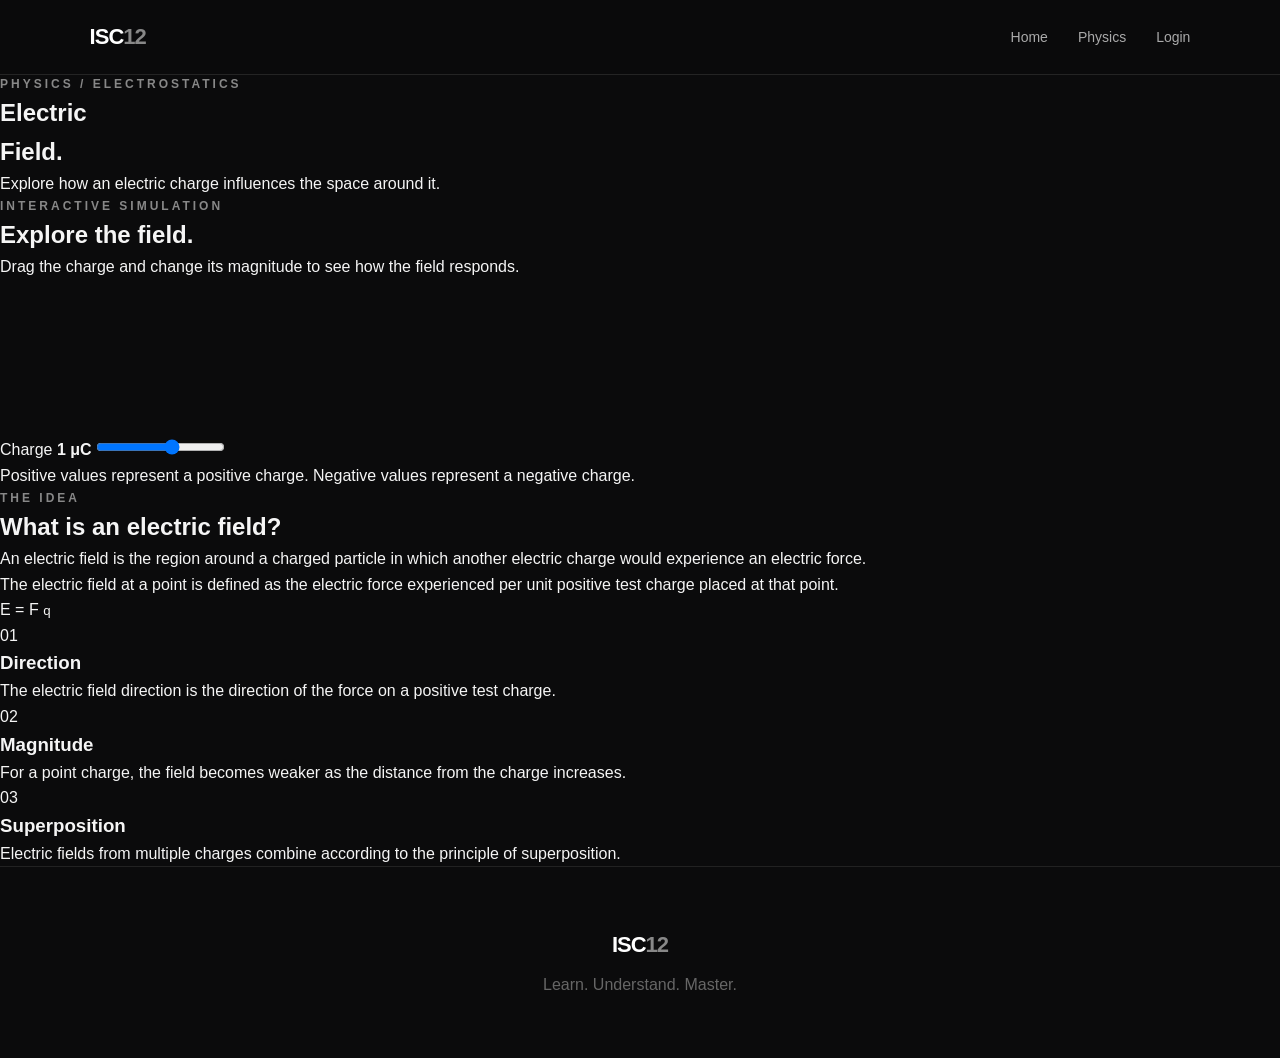
==== electric-field.html @ bafffa90 "Create electric-field.html" ====
<!DOCTYPE html>
<html lang="en">

<head>

    <meta charset="UTF-8">

    <meta name="viewport"
          content="width=device-width, initial-scale=1.0">

    <title>Electric Field — ISC 12</title>

    <link rel="stylesheet" href="style.css">

</head>

<body>

    <!-- NAVIGATION -->

    <header class="navbar">

        <a href="index.html" class="logo">
            ISC<span>12</span>
        </a>

        <nav>

            <a href="index.html">Home</a>
            <a href="physics.html">Physics</a>
            <a href="#">Login</a>

        </nav>

    </header>


    <main>

        <!-- CONCEPT INTRO -->

        <section class="concept-intro">

            <p class="eyebrow">
                PHYSICS / ELECTROSTATICS
            </p>

            <h1>
                Electric<br>
                <span>Field.</span>
            </h1>

            <p>
                Explore how an electric charge influences
                the space around it.
            </p>

        </section>


        <!-- SIMULATION -->

        <section class="simulation-section">

            <div class="simulation-header">

                <div>

                    <p class="eyebrow">
                        INTERACTIVE SIMULATION
                    </p>

                    <h2>
                        Explore the field.
                    </h2>

                </div>

                <p>
                    Drag the charge and change its
                    magnitude to see how the field responds.
                </p>

            </div>


            <div class="simulation-container">

                <canvas id="fieldCanvas"></canvas>

                <div class="simulation-controls">

                    <label for="charge">
                        Charge

                        <strong>
                            <span id="chargeValue">1</span> μC
                        </strong>

                    </label>

                    <input
                        type="range"
                        id="charge"
                        min="-5"
                        max="5"
                        step="1"
                        value="1"
                    >

                    <p class="control-info">
                        Positive values represent a positive
                        charge. Negative values represent
                        a negative charge.
                    </p>

                </div>

            </div>

        </section>


        <!-- EXPLANATION -->

        <section class="lesson-section">

            <p class="eyebrow">
                THE IDEA
            </p>

            <h2>
                What is an electric field?
            </h2>

            <div class="lesson-content">

                <p>
                    An electric field is the region around
                    a charged particle in which another
                    electric charge would experience an
                    electric force.
                </p>

                <p>
                    The electric field at a point is defined
                    as the electric force experienced per
                    unit positive test charge placed at that
                    point.
                </p>

            </div>


            <div class="formula">

                <span>
                    E =
                </span>

                <span>
                    F
                    <small>q</small>
                </span>

            </div>

        </section>


        <!-- KEY POINTS -->

        <section class="key-points">

            <div class="key-point">

                <span>01</span>

                <h3>
                    Direction
                </h3>

                <p>
                    The electric field direction is the
                    direction of the force on a positive
                    test charge.
                </p>

            </div>


            <div class="key-point">

                <span>02</span>

                <h3>
                    Magnitude
                </h3>

                <p>
                    For a point charge, the field becomes
                    weaker as the distance from the charge
                    increases.
                </p>

            </div>


            <div class="key-point">

                <span>03</span>

                <h3>
                    Superposition
                </h3>

                <p>
                    Electric fields from multiple charges
                    combine according to the principle of
                    superposition.
                </p>

            </div>

        </section>


    </main>


    <footer>

        <div class="footer-logo">
            ISC<span>12</span>
        </div>

        <p>
            Learn. Understand. Master.
        </p>

    </footer>


    <script src="script.js"></script>

</body>

</html>
---- style.css ----
* {
    margin: 0;
    padding: 0;
    box-sizing: border-box;
}

html {
    scroll-behavior: smooth;
}

body {
    font-family: Arial, sans-serif;
    background: #0b0b0c;
    color: #f5f5f5;
    line-height: 1.6;
}


/* NAVBAR */

.navbar {
    height: 75px;
    padding: 0 7%;

    display: flex;
    justify-content: space-between;
    align-items: center;

    border-bottom: 1px solid #242424;

    position: sticky;
    top: 0;
    z-index: 100;

    background: rgba(11, 11, 12, 0.9);
    backdrop-filter: blur(10px);
}

.logo,
.footer-logo {
    font-size: 22px;
    font-weight: 800;
    letter-spacing: -1px;

    color: white;
    text-decoration: none;
}

.logo span,
.footer-logo span {
    color: #888;
}

.navbar nav {
    display: flex;
    gap: 30px;
}

.navbar nav a {
    color: #aaa;
    text-decoration: none;
    font-size: 14px;

    transition: 0.3s;
}

.navbar nav a:hover {
    color: white;
}


/* HERO */

.hero {
    min-height: 90vh;

    display: flex;
    align-items: center;
    justify-content: center;

    text-align: center;

    padding: 80px 7%;

    background:
        radial-gradient(
            circle at center,
            #252525 0%,
            #0b0b0c 55%
        );
}

.hero-content {
    max-width: 850px;
}

.eyebrow {
    font-size: 12px;
    letter-spacing: 3px;
    color: #888;
    font-weight: bold;
}

.hero h1 {
    font-size: clamp(48px, 8vw, 90px);

    line-height: 1;

    letter-spacing: -4px;

    margin: 20px 0;
}

.hero h1 span {
    color: #777;
}

.hero-description {
    max-width: 600px;

    margin: auto;

    color: #aaa;

    font-size: 17px;
}

.hero-buttons {
    margin-top: 35px;

    display: flex;
    justify-content: center;

    gap: 15px;
}


/* BUTTONS */

.primary-button,
.secondary-button {
    padding: 14px 25px;

    border-radius: 6px;

    text-decoration: none;

    font-size: 14px;

    transition: 0.3s;
}

.primary-button {
    background: white;
    color: black;
}

.primary-button:hover {
    transform: translateY(-3px);
}

.secondary-button {
    border: 1px solid #444;
    color: white;
}

.secondary-button:hover {
    background: #1c1c1c;
}


/* SECTIONS */

.section {
    padding: 130px 7%;

    max-width: 1250px;

    margin: auto;
}

.section-heading {
    margin-bottom: 60px;
}

.section-heading h2 {
    font-size: clamp(38px, 5vw, 60px);

    line-height: 1.05;

    letter-spacing: -2px;

    margin: 12px 0;
}

.section-heading p:last-child {
    color: #888;
}


/* SUBJECTS */

.subject-grid {
    display: grid;

    grid-template-columns: repeat(2, 1fr);

    gap: 18px;
}

.subject-card {
    min-height: 260px;

    padding: 30px;

    border: 1px solid #292929;

    border-radius: 14px;

    text-decoration: none;

    color: white;

    display: flex;

    flex-direction: column;

    justify-content: space-between;

    transition: 0.35s;

    background: #111112;
}

.subject-card:hover {
    transform: translateY(-6px);

    border-color: #555;
}

.subject-number {
    color: #666;

    font-size: 13px;
}

.subject-card h3 {
    font-size: 30px;

    margin-bottom: 10px;
}

.subject-card p {
    color: #888;

    max-width: 350px;
}

.arrow {
    align-self: flex-end;

    font-size: 25px;

    color: #777;
}


/* FEATURES */

.features {
    max-width: none;

    background: #111112;
}

.feature-grid {
    max-width: 1100px;

    margin: auto;

    display: grid;

    grid-template-columns: repeat(3, 1fr);

    gap: 50px;
}

.feature span {
    color: #555;

    font-size: 13px;
}

.feature h3 {
    margin: 15px 0;

    font-size: 22px;
}

.feature p {
    color: #888;
}


/* ABOUT */

.about {
    text-align: center;

    max-width: 900px;
}

.about h2 {
    font-size: clamp(40px, 6vw, 70px);

    line-height: 1;

    letter-spacing: -3px;

    margin: 20px 0;
}

.about > p:last-child {
    color: #888;

    max-width: 600px;

    margin: auto;
}


/* LOGIN */

.login-section {
    border-top: 1px solid #222;

    border-bottom: 1px solid #222;
}

.login-section h2 {
    font-size: clamp(40px, 6vw, 65px);

    line-height: 1;

    margin: 20px 0;
}

.login-section p {
    color: #888;

    max-width: 500px;

    margin-bottom: 30px;
}


/* FOOTER */

footer {
    padding: 60px 7%;

    text-align: center;

    border-top: 1px solid #222;

    color: #666;
}

footer p {
    margin-top: 10px;
}

footer .copyright {
    font-size: 12px;

    margin-top: 30px;

    color: #444;
}


/* MOBILE */

@media (max-width: 700px) {

    .navbar {
        padding: 0 5%;
    }

    .navbar nav {
        gap: 12px;
    }

    .navbar nav a {
        font-size: 12px;
    }

    .hero {
        min-height: 85vh;

        padding: 60px 5%;
    }

    .hero h1 {
        letter-spacing: -2px;
    }

    .hero-buttons {
        flex-direction: column;

        align-items: stretch;
    }

    .subject-grid {
        grid-template-columns: 1fr;
    }

    .feature-grid {
        grid-template-columns: 1fr;

        gap: 40px;
    }

    .section {
        padding: 90px 5%;
    }
}
/* SUBJECT PAGE */

.subject-hero {
    padding: 150px 7% 100px;

    max-width: 1100px;

    margin: auto;
}

.subject-hero h1 {
    font-size: clamp(60px, 10vw, 120px);

    line-height: 0.9;

    letter-spacing: -5px;

    margin: 20px 0;
}

.subject-hero > p:last-child {
    max-width: 600px;

    color: #888;

    font-size: 18px;
}


/* CHAPTERS */

.chapters {
    padding: 100px 7%;

    max-width: 1100px;

    margin: auto;
}

.chapter-list {
    display: flex;

    flex-direction: column;

    gap: 12px;
}

.chapter-card {
    display: grid;

    grid-template-columns: 60px 1fr 40px;

    align-items: center;

    gap: 20px;

    padding: 28px;

    border: 1px solid #292929;

    border-radius: 12px;

    background: #111112;

    color: white;

    text-decoration: none;

    transition: 0.3s;
}

.chapter-card:hover {
    transform: translateX(6px);

    border-color: #555;
}

.chapter-card > span {
    color: #555;

    font-size: 13px;
}

.chapter-card h3 {
    font-size: 22px;

    margin-bottom: 5px;
}

.chapter-card p {
    color: #777;

    font-size: 14px;
}

.chapter-card strong {
    color: #777;

    font-size: 22px;

    text-align: right;
}


@media (max-width: 700px) {

    .subject-hero {
        padding: 100px 5% 70px;
    }

    .subject-hero h1 {
        letter-spacing: -3px;
    }

    .chapters {
        padding: 70px 5%;
    }

    .chapter-card {
        grid-template-columns: 35px 1fr 25px;

        padding: 22px 18px;

        gap: 12px;
    }

    .chapter-card h3 {
        font-size: 18px;
    }

    }
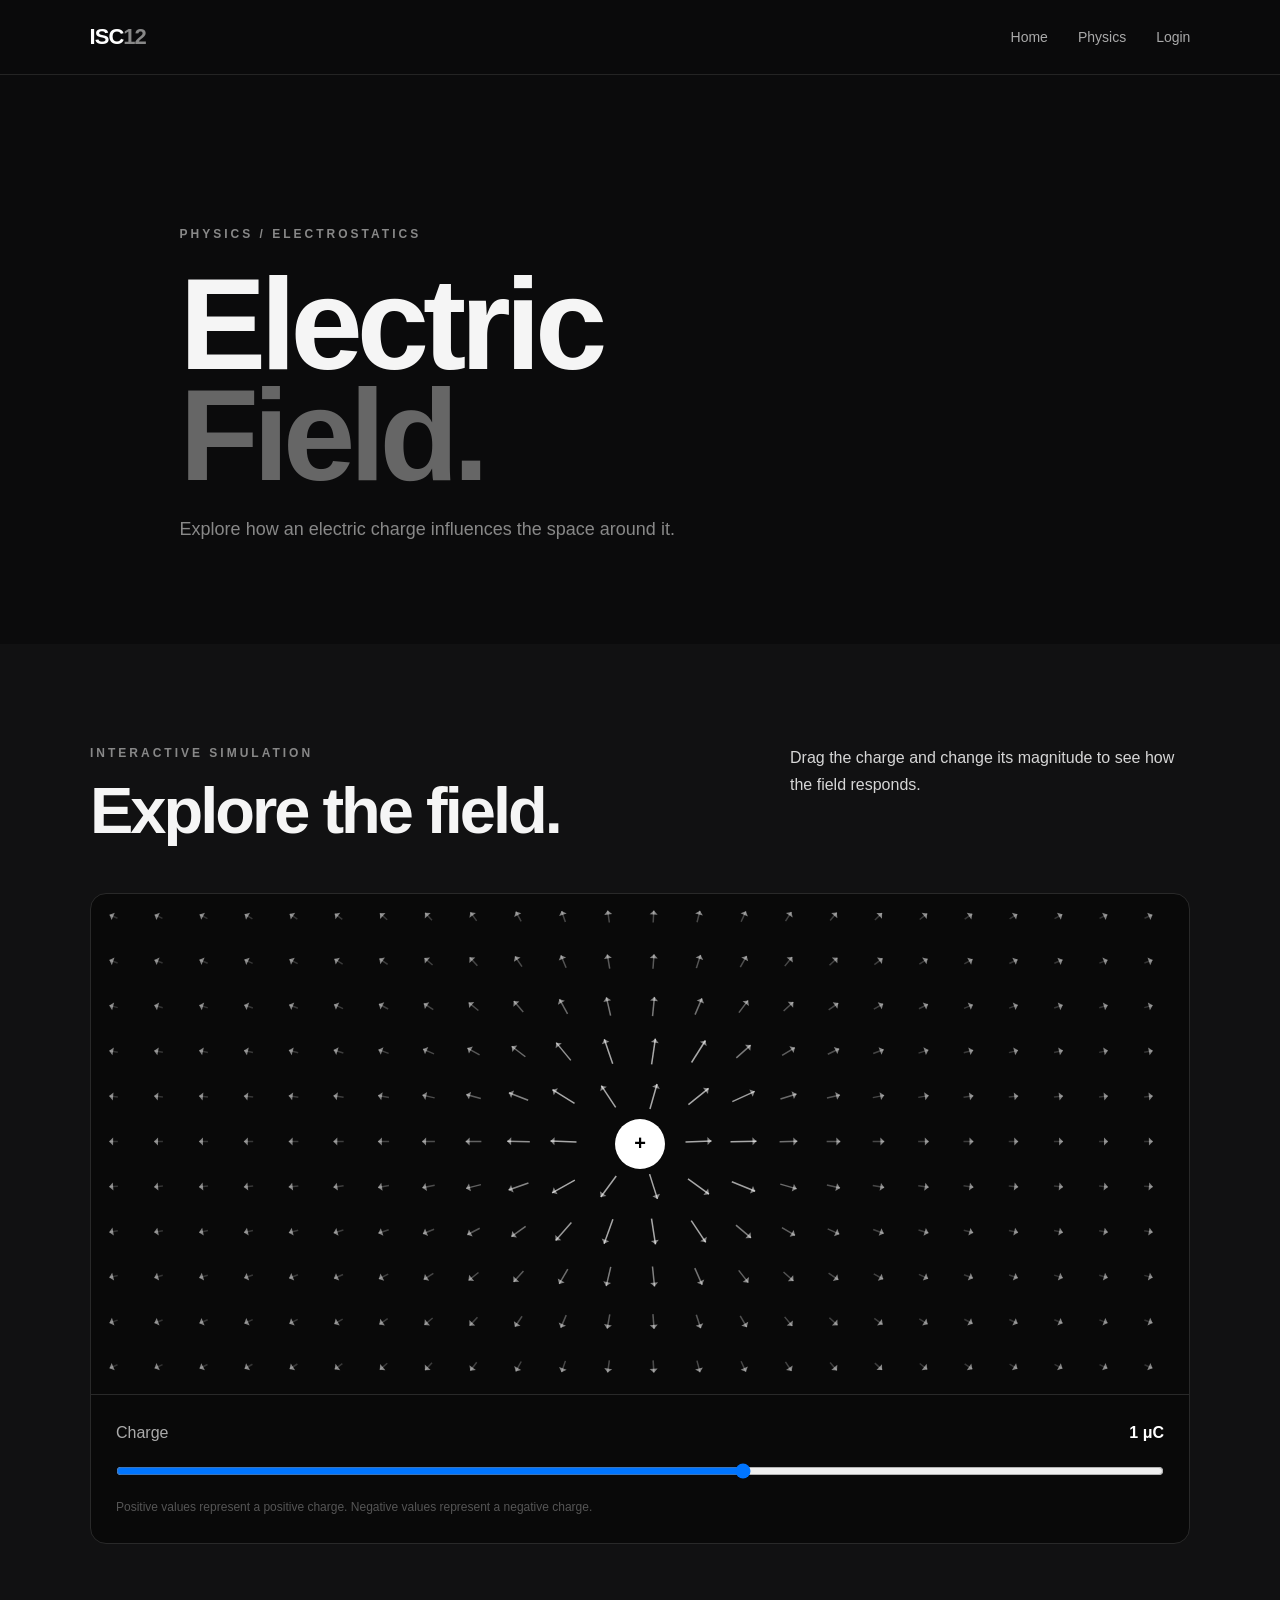
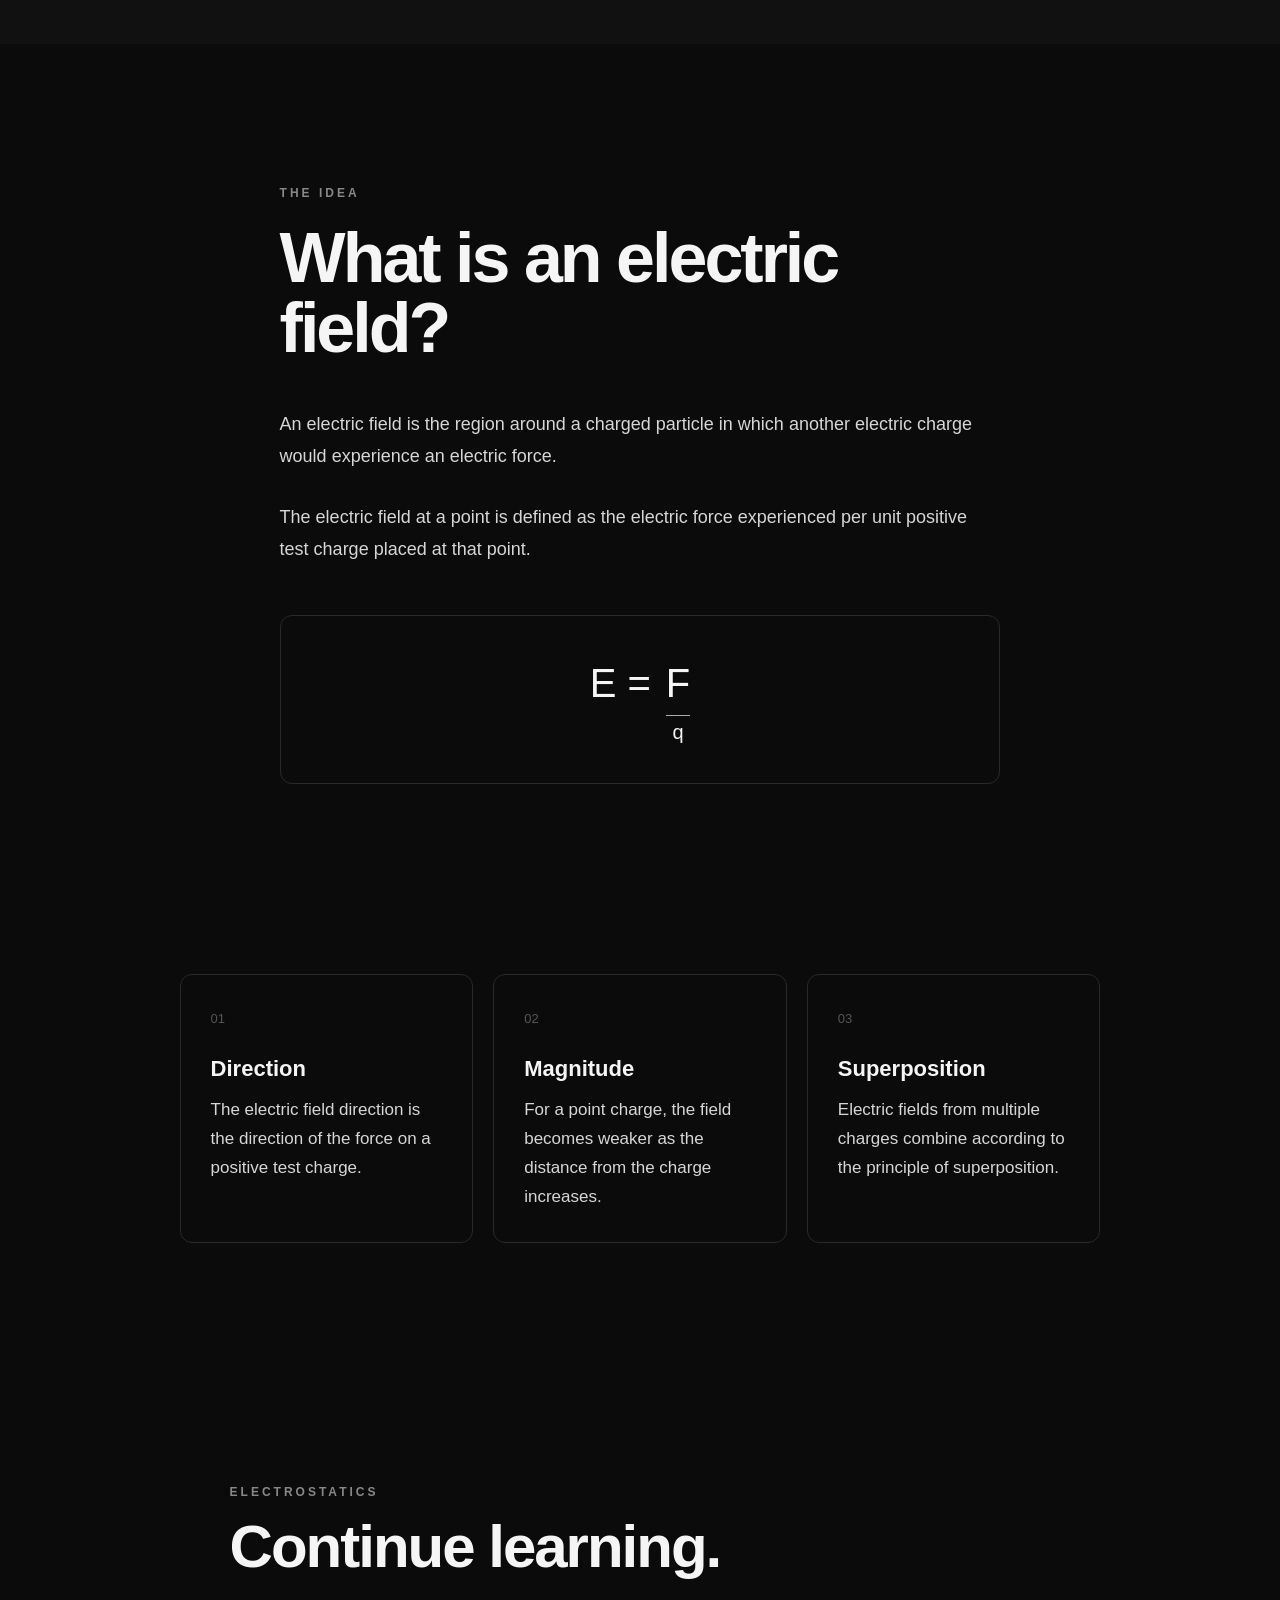
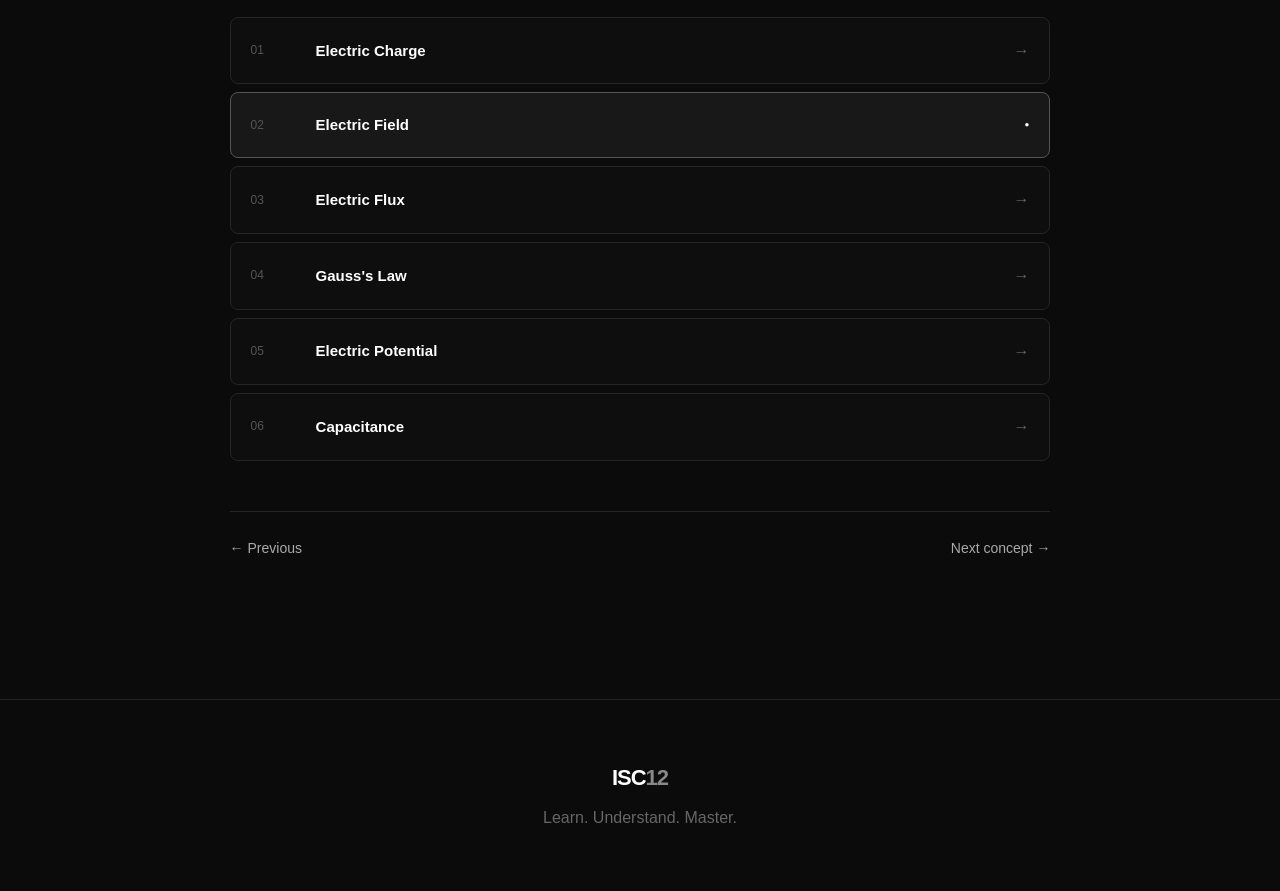
==== commit 98003316: "Update electric-field.html" ====
--- a/electric-field.html
+++ b/electric-field.html
@@ -223,7 +223,119 @@
             </div>
 
         </section>
-
+<!-- CONCEPT NAVIGATION -->
+
+<section class="concept-navigation">
+
+    <div class="concept-nav-header">
+
+        <p class="eyebrow">
+            ELECTROSTATICS
+        </p>
+
+        <h2>
+            Continue learning.
+        </h2>
+
+    </div>
+
+
+    <div class="concept-list">
+
+        <a href="#" class="concept-item">
+
+            <span>01</span>
+
+            <strong>
+                Electric Charge
+            </strong>
+
+            <span>→</span>
+
+        </a>
+
+
+        <a href="electric-field.html"
+           class="concept-item active">
+
+            <span>02</span>
+
+            <strong>
+                Electric Field
+            </strong>
+
+            <span>●</span>
+
+        </a>
+
+
+        <a href="#" class="concept-item">
+
+            <span>03</span>
+
+            <strong>
+                Electric Flux
+            </strong>
+
+            <span>→</span>
+
+        </a>
+
+
+        <a href="#" class="concept-item">
+
+            <span>04</span>
+
+            <strong>
+                Gauss's Law
+            </strong>
+
+            <span>→</span>
+
+        </a>
+
+
+        <a href="#" class="concept-item">
+
+            <span>05</span>
+
+            <strong>
+                Electric Potential
+            </strong>
+
+            <span>→</span>
+
+        </a>
+
+
+        <a href="#" class="concept-item">
+
+            <span>06</span>
+
+            <strong>
+                Capacitance
+            </strong>
+
+            <span>→</span>
+
+        </a>
+
+    </div>
+
+
+    <div class="next-prev">
+
+        <a href="#">
+            ← Previous
+        </a>
+
+        <a href="#">
+            Next concept →
+        </a>
+
+    </div>
+
+</section>
 
     </main>
 
--- a/style.css
+++ b/style.css
@@ -556,3 +556,434 @@
     }
 
     }
+/* CONCEPT PAGE */
+
+.concept-intro {
+    max-width: 1100px;
+
+    margin: auto;
+
+    padding: 150px 7% 100px;
+}
+
+.concept-intro h1 {
+    font-size: clamp(65px, 11vw, 130px);
+
+    line-height: 0.85;
+
+    letter-spacing: -6px;
+
+    margin: 25px 0;
+}
+
+.concept-intro h1 span {
+    color: #666;
+}
+
+.concept-intro > p:last-child {
+    color: #888;
+
+    font-size: 18px;
+
+    max-width: 550px;
+}
+
+
+/* SIMULATION */
+
+.simulation-section {
+    background: #111112;
+
+    padding: 100px 7%;
+}
+
+.simulation-header {
+    max-width: 1100px;
+
+    margin: 0 auto 50px;
+
+    display: flex;
+
+    justify-content: space-between;
+
+    gap: 40px;
+}
+
+.simulation-header h2 {
+    font-size: clamp(40px, 6vw, 65px);
+
+    letter-spacing: -3px;
+
+    line-height: 1;
+    
+    margin-top: 15px;
+}
+
+.simulation-header > p {
+    max-width: 400px;
+
+    color: #d6d6d6;
+
+    line-height: 1.7;
+}
+
+
+/* SIMULATION BOX */
+
+.simulation-container {
+    max-width: 1100px;
+
+    margin: auto;
+
+    border: 1px solid #292929;
+
+    border-radius: 16px;
+
+    overflow: hidden;
+
+    background: #090909;
+}
+
+#fieldCanvas {
+    display: block;
+
+    width: 100%;
+
+    height: 500px;
+
+    cursor: grab;
+}
+
+#fieldCanvas:active {
+    cursor: grabbing;
+}
+
+
+/* CONTROLS */
+
+.simulation-controls {
+    padding: 25px;
+
+    border-top: 1px solid #292929;
+}
+
+.simulation-controls label {
+    display: flex;
+
+    justify-content: space-between;
+
+    margin-bottom: 15px;
+
+    color: #aaa;
+}
+
+.simulation-controls strong {
+    color: white;
+}
+
+.simulation-controls input {
+    width: 100%;
+}
+
+.control-info {
+    margin-top: 12px;
+
+    font-size: 12px;
+
+    color: #555;
+}
+
+
+/* LESSON */
+
+.lesson-section {
+    max-width: 900px;
+
+    margin: auto;
+
+    padding: 140px 7%;
+}
+
+.lesson-section h2 {
+    font-size: clamp(40px, 6vw, 70px);
+
+    line-height: 1;
+
+    letter-spacing: -3px;
+
+    margin: 20px 0 45px;
+}
+
+.lesson-content p {
+    color: #d6d6d6;
+
+    font-size: 18px;
+
+    line-height: 1.8;
+
+    margin-bottom: 28px;
+
+    max-width: 750px;
+}
+
+
+/* FORMULA */
+
+.formula {
+    margin-top: 50px;
+
+    padding: 35px;
+
+    border: 1px solid #292929;
+
+    border-radius: 12px;
+
+    font-size: 40px;
+
+    display: flex;
+
+    justify-content: center;
+
+    gap: 15px;
+}
+
+.formula small {
+    display: block;
+
+    text-align: center;
+
+    font-size: 20px;
+
+    border-top: 1px solid #aaa;
+}
+
+
+/* KEY POINTS */
+
+.key-points {
+    max-width: 1100px;
+
+    margin: auto;
+
+    padding: 50px 7% 140px;
+
+    display: grid;
+
+    grid-template-columns: repeat(3, 1fr);
+
+    gap: 20px;
+}
+
+.key-point {
+    padding: 30px;
+
+    border: 1px solid #292929;
+
+    border-radius: 12px;
+}
+
+.key-point span {
+    color: #555;
+
+    font-size: 13px;
+}
+
+.key-point h3 {
+    margin: 20px 0 10px;
+
+    font-size: 22px;
+}
+
+.key-point p {
+    color: #d6d6d6;
+
+    font-size: 17px;
+
+    line-height: 1.7;
+}
+
+
+/* MOBILE */
+
+@media (max-width: 700px) {
+
+    .concept-intro {
+        padding: 100px 5% 70px;
+    }
+
+    .concept-intro h1 {
+        letter-spacing: -4px;
+    }
+
+    .simulation-section {
+        padding: 70px 5%;
+    }
+
+    .simulation-header {
+        flex-direction: column;
+
+        gap: 20px;
+    }
+
+    #fieldCanvas {
+        height: 400px;
+    }
+
+    .lesson-section {
+        padding: 90px 5%;
+    }
+
+    .key-points {
+        grid-template-columns: 1fr;
+
+        padding: 30px 5% 90px;
+    }
+
+    }
+/* CONCEPT NAVIGATION */
+
+.concept-navigation {
+    max-width: 1000px;
+
+    margin: auto;
+
+    padding: 100px 7% 140px;
+}
+
+.concept-nav-header {
+    margin-bottom: 40px;
+}
+
+.concept-nav-header h2 {
+    font-size: clamp(38px, 5vw, 60px);
+
+    line-height: 1;
+
+    letter-spacing: -2px;
+
+    margin-top: 15px;
+}
+
+
+.concept-list {
+    display: flex;
+
+    flex-direction: column;
+
+    gap: 8px;
+}
+
+
+.concept-item {
+    display: grid;
+
+    grid-template-columns: 50px 1fr 30px;
+
+    align-items: center;
+
+    gap: 15px;
+
+    padding: 20px;
+
+    border: 1px solid #252525;
+
+    border-radius: 8px;
+
+    text-decoration: none;
+
+    color: white;
+
+    background: #0e0e0f;
+
+    transition: 0.25s;
+}
+
+
+.concept-item:hover {
+    background: #171718;
+
+    transform: translateX(5px);
+}
+
+
+.concept-item > span:first-child {
+    color: #555;
+
+    font-size: 12px;
+}
+
+
+.concept-item strong {
+    font-size: 15px;
+}
+
+
+.concept-item > span:last-child {
+    color: #666;
+
+    text-align: right;
+}
+
+
+.concept-item.active {
+    border-color: #555;
+
+    background: #181819;
+}
+
+
+.concept-item.active > span:last-child {
+    color: white;
+
+    font-size: 8px;
+}
+
+
+/* PREVIOUS / NEXT */
+
+.next-prev {
+    display: flex;
+
+    justify-content: space-between;
+
+    margin-top: 50px;
+
+    padding-top: 25px;
+
+    border-top: 1px solid #252525;
+}
+
+
+.next-prev a {
+    color: #aaa;
+
+    text-decoration: none;
+
+    font-size: 14px;
+
+    transition: 0.25s;
+}
+
+
+.next-prev a:hover {
+    color: white;
+}
+
+
+@media (max-width: 700px) {
+
+    .concept-navigation {
+        padding: 80px 5% 100px;
+    }
+
+    .concept-item {
+        grid-template-columns: 35px 1fr 20px;
+
+        padding: 18px 15px;
+    }
+
+    .next-prev {
+        font-size: 13px;
+    }
+
+}
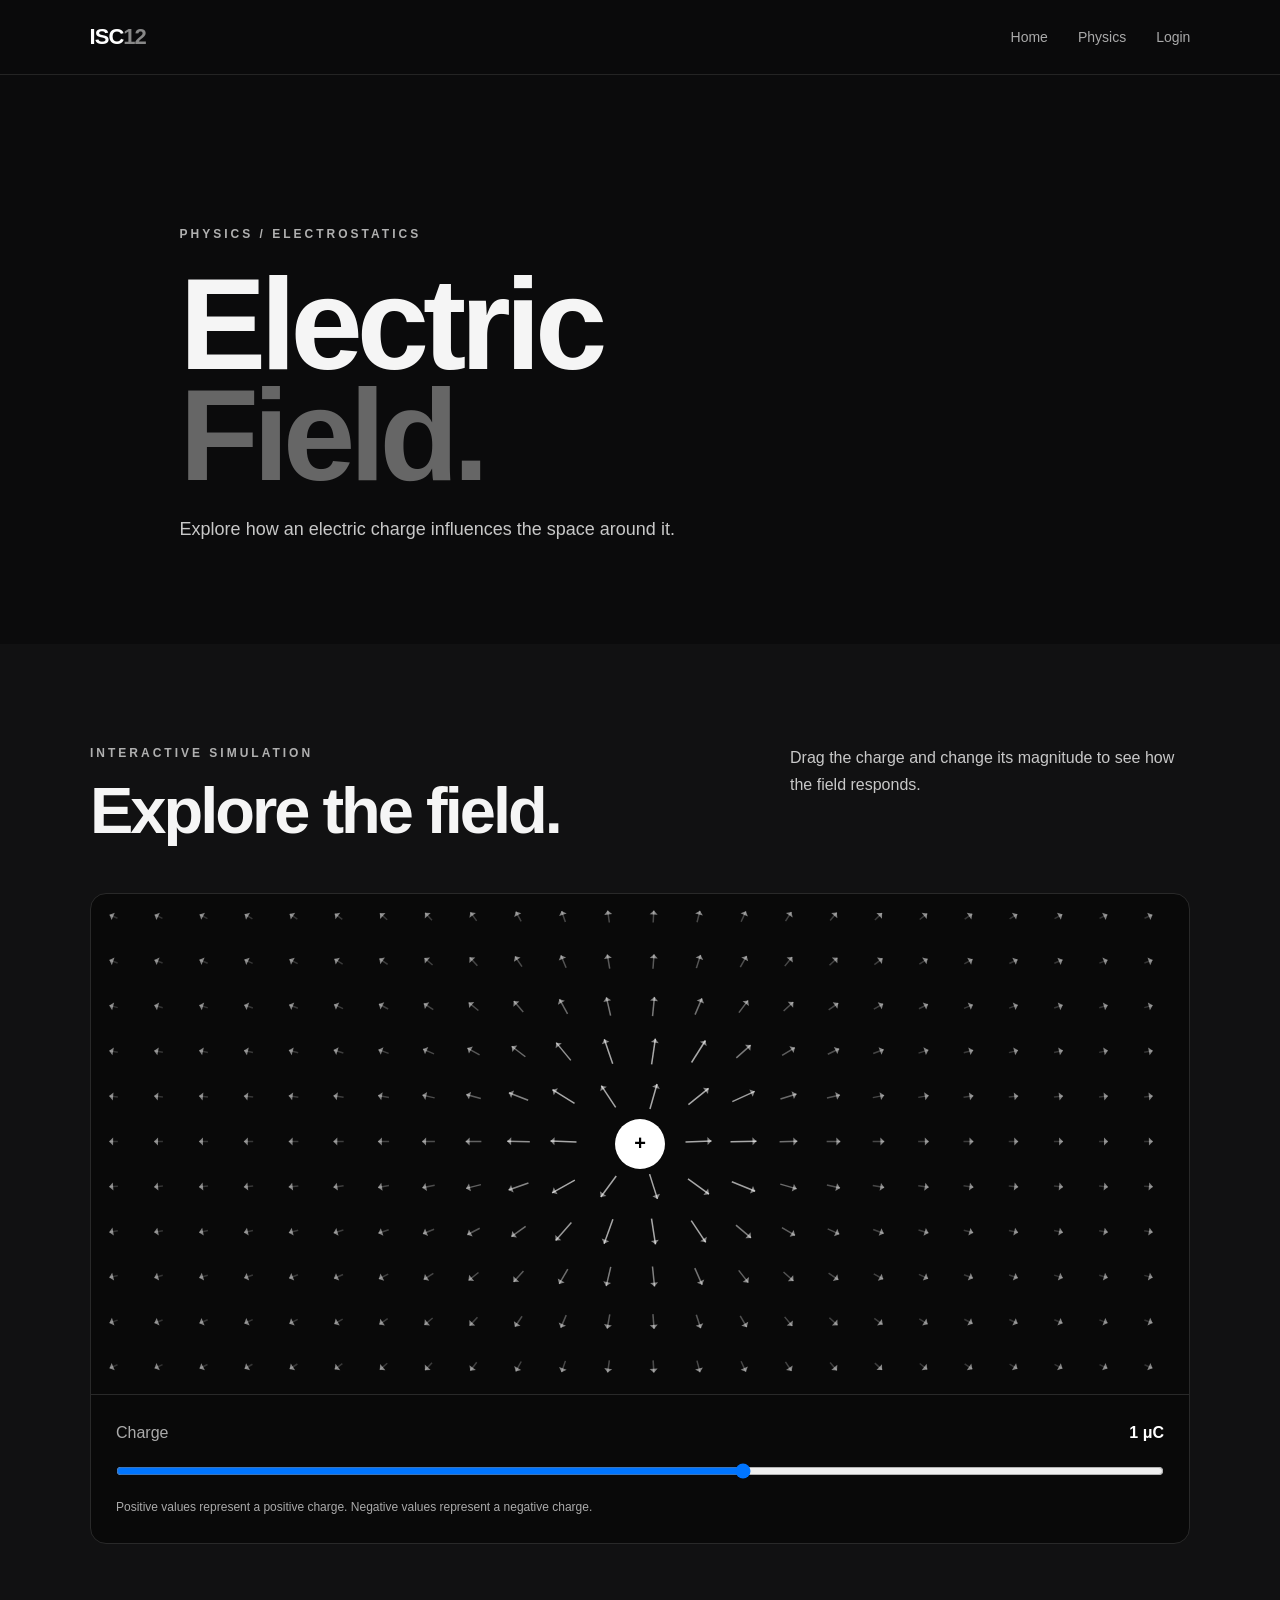
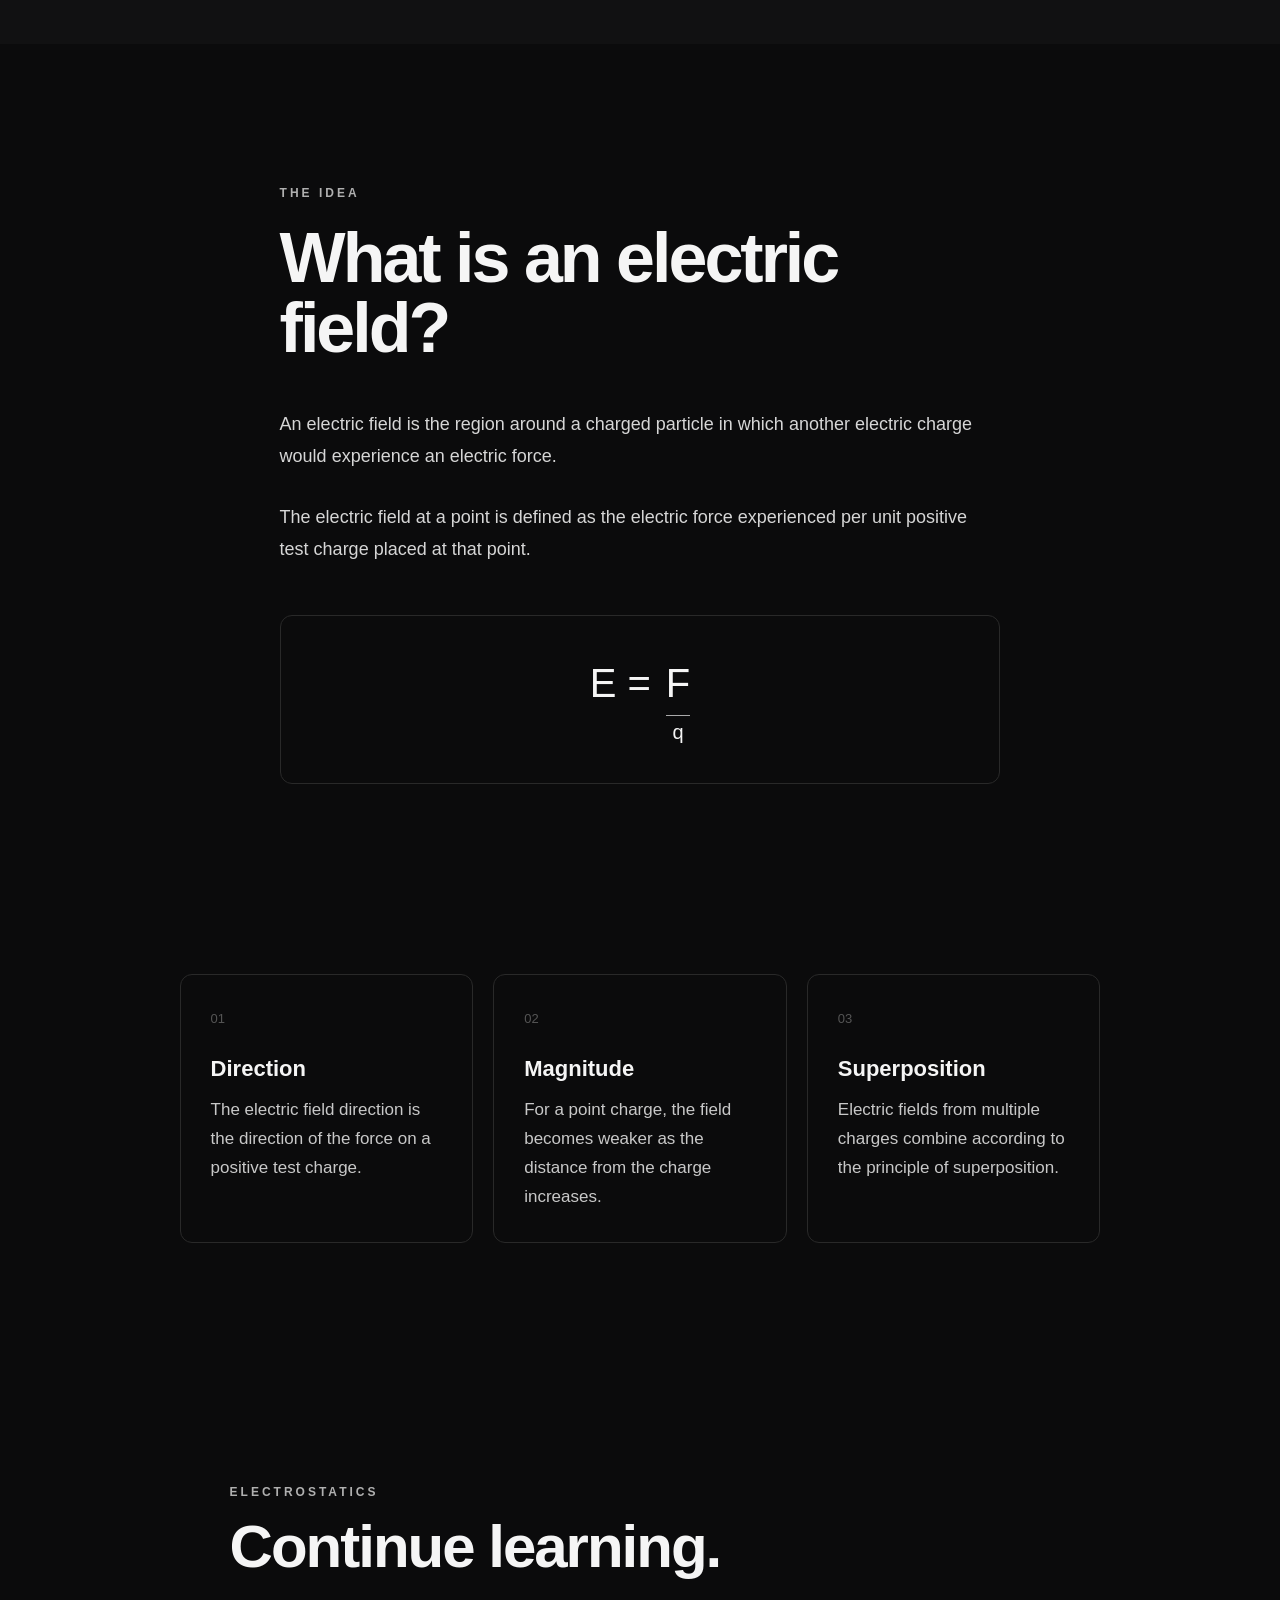
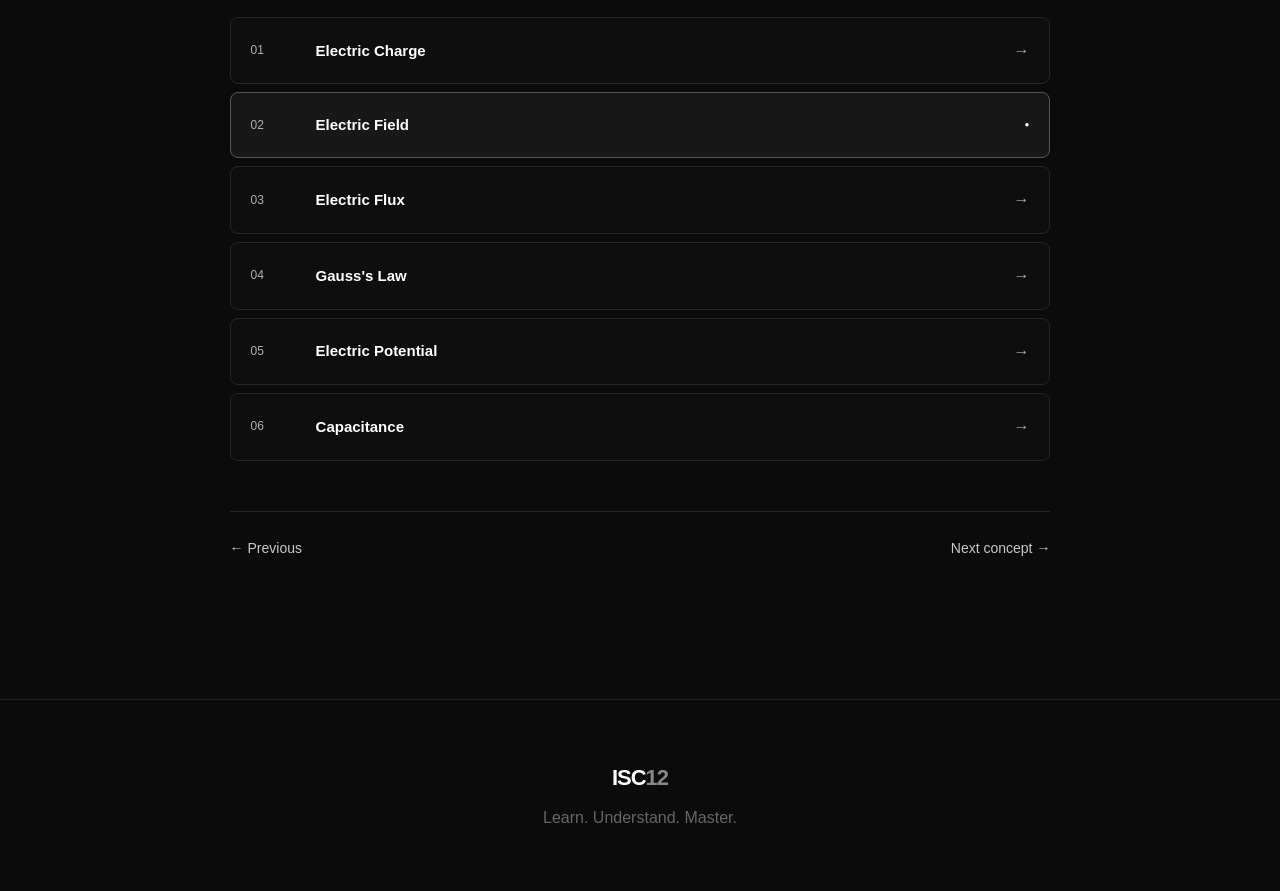
==== commit 5386b2ee: "Update electric-field.html" ====
--- a/electric-field.html
+++ b/electric-field.html
@@ -269,17 +269,11 @@
         </a>
 
 
-        <a href="#" class="concept-item">
-
-            <span>03</span>
-
-            <strong>
-                Electric Flux
-            </strong>
-
-            <span>→</span>
-
-        </a>
+        <a href="electric-flux.html" class="concept-item">
+    <span>03</span>
+    <strong>Electric Flux</strong>
+    <span>→</span>
+</a>
 
 
         <a href="#" class="concept-item">
--- a/style.css
+++ b/style.css
@@ -987,3 +987,206 @@
     }
 
 }
+/* LIGHT TEXT SYSTEM */
+
+.lesson-content p {
+    color: #d6d6d6;
+}
+
+.key-point p {
+    color: #c8c8c8;
+}
+
+.subject-hero > p:last-child,
+.concept-intro > p:last-child,
+.simulation-header > p,
+.login-section p,
+.about > p:last-child {
+    color: #c8c8c8;
+}
+
+.chapter-card p {
+    color: #c0c0c0;
+}
+
+.concept-item > span:first-child,
+.concept-item > span:last-child,
+.subject-number,
+.arrow,
+.feature span,
+.eyebrow {
+    color: #b0b0b0;
+}
+
+.control-info {
+    color: #aaa;
+}
+
+.next-prev a {
+    color: #c8c8c8;
+}
+/* ELECTRIC FLUX SIMULATION */
+
+.flux-simulation {
+    background: #111112;
+    padding: 100px 7%;
+}
+
+.flux-header {
+    max-width: 1100px;
+    margin: 0 auto 50px;
+
+    display: flex;
+    justify-content: space-between;
+    gap: 40px;
+}
+
+.flux-header h2 {
+    font-size: clamp(40px, 6vw, 65px);
+
+    line-height: 1;
+    letter-spacing: -3px;
+
+    margin-top: 15px;
+}
+
+.flux-header > p {
+    max-width: 400px;
+
+    color: #c8c8c8;
+
+    line-height: 1.7;
+}
+
+
+.flux-container {
+    max-width: 1100px;
+
+    margin: auto;
+
+    background: #090909;
+
+    border: 1px solid #292929;
+
+    border-radius: 16px;
+
+    overflow: hidden;
+}
+
+
+#fluxCanvas {
+    display: block;
+
+    width: 100%;
+
+    height: 480px;
+}
+
+
+.flux-controls {
+    padding: 30px;
+
+    border-top: 1px solid #292929;
+
+    display: grid;
+
+    grid-template-columns: repeat(3, 1fr);
+
+    gap: 25px;
+}
+
+
+.flux-control label {
+    display: flex;
+
+    justify-content: space-between;
+
+    gap: 10px;
+
+    margin-bottom: 12px;
+
+    color: #d6d6d6;
+
+    font-size: 14px;
+}
+
+
+.flux-control strong {
+    color: white;
+}
+
+
+.flux-control input {
+    width: 100%;
+}
+
+
+.flux-result {
+    grid-column: 1 / -1;
+
+    margin-top: 10px;
+
+    padding: 25px;
+
+    border-top: 1px solid #292929;
+
+    text-align: center;
+}
+
+
+.flux-result span {
+    display: block;
+
+    color: #b0b0b0;
+
+    font-size: 11px;
+
+    letter-spacing: 2px;
+
+    margin-bottom: 10px;
+}
+
+
+.flux-result strong {
+    display: block;
+
+    font-size: 36px;
+
+    color: white;
+}
+
+
+.flux-result p {
+    margin-top: 8px;
+
+    color: #c8c8c8;
+}
+
+
+@media (max-width: 700px) {
+
+    .flux-simulation {
+        padding: 70px 5%;
+    }
+
+    .flux-header {
+        flex-direction: column;
+
+        gap: 20px;
+    }
+
+    #fluxCanvas {
+        height: 380px;
+    }
+
+    .flux-controls {
+        grid-template-columns: 1fr;
+
+        padding: 22px;
+    }
+
+    .flux-result {
+        grid-column: auto;
+    }
+
+}
